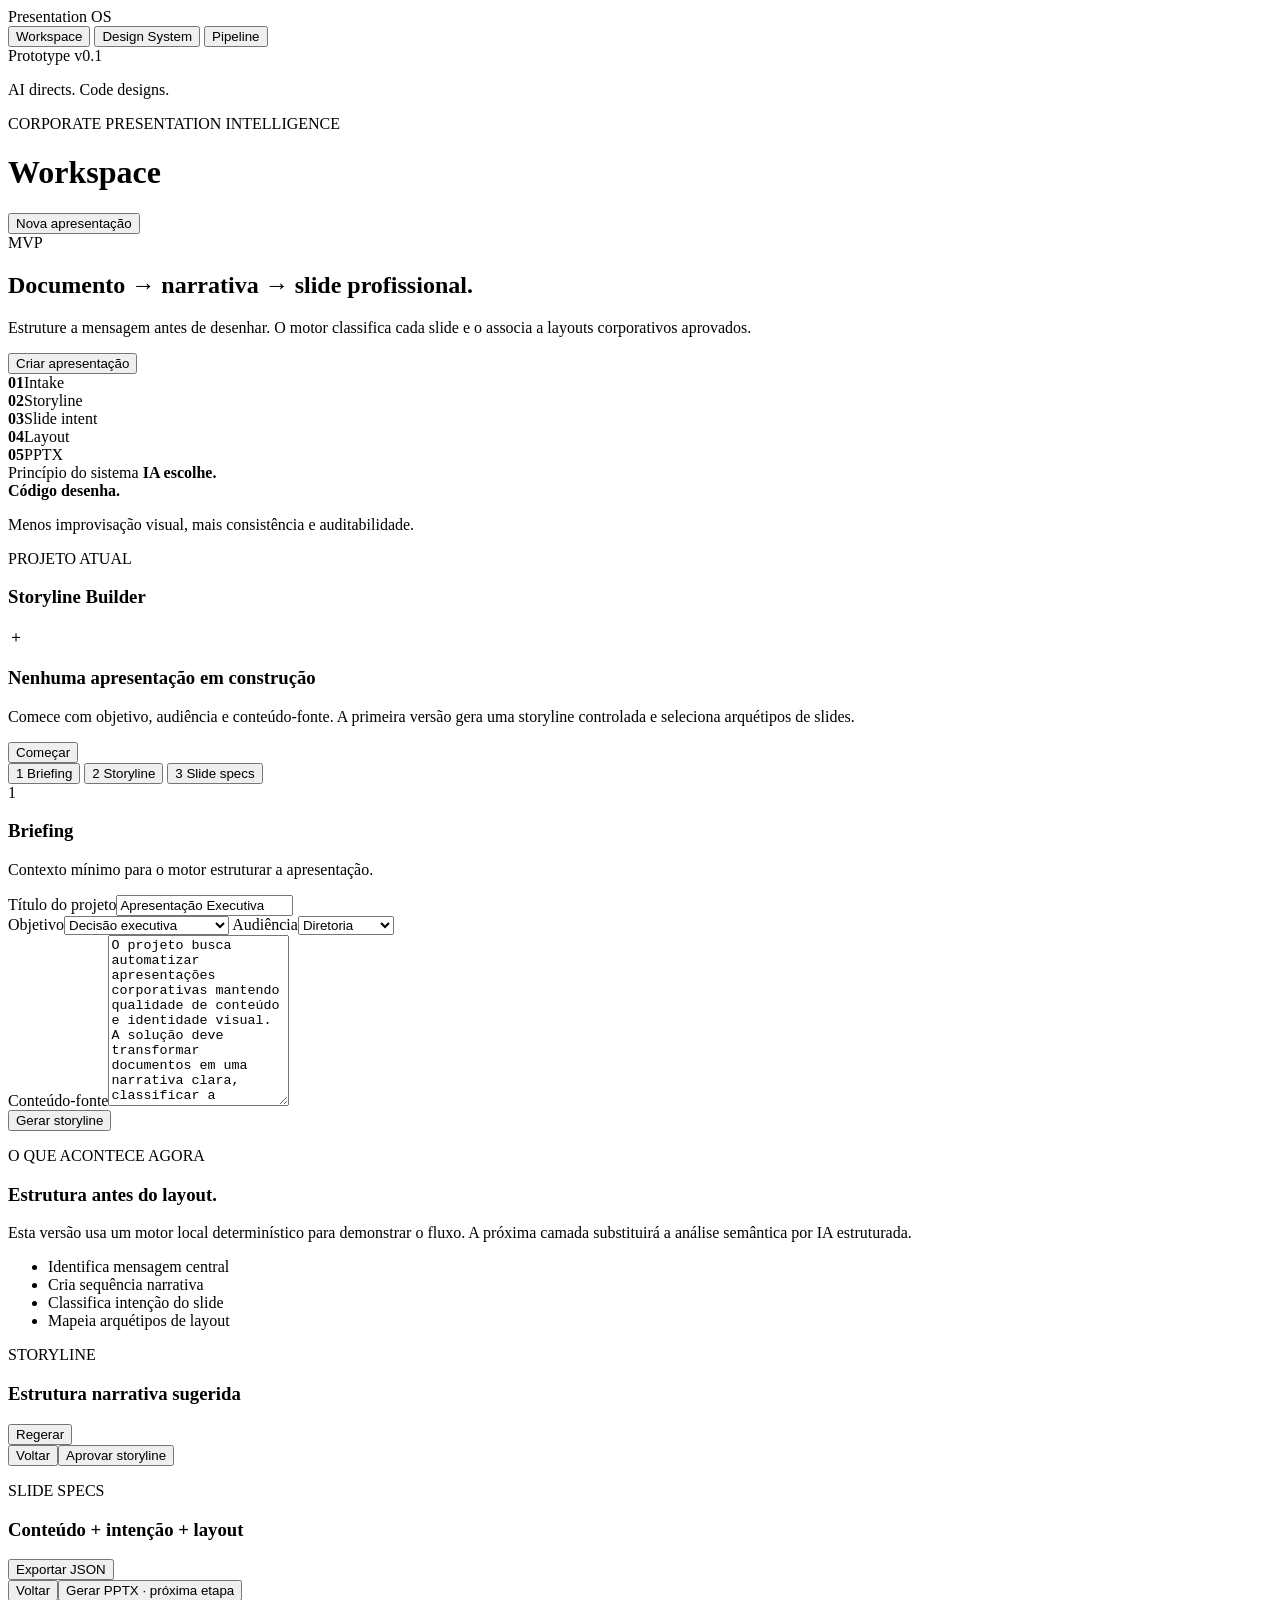
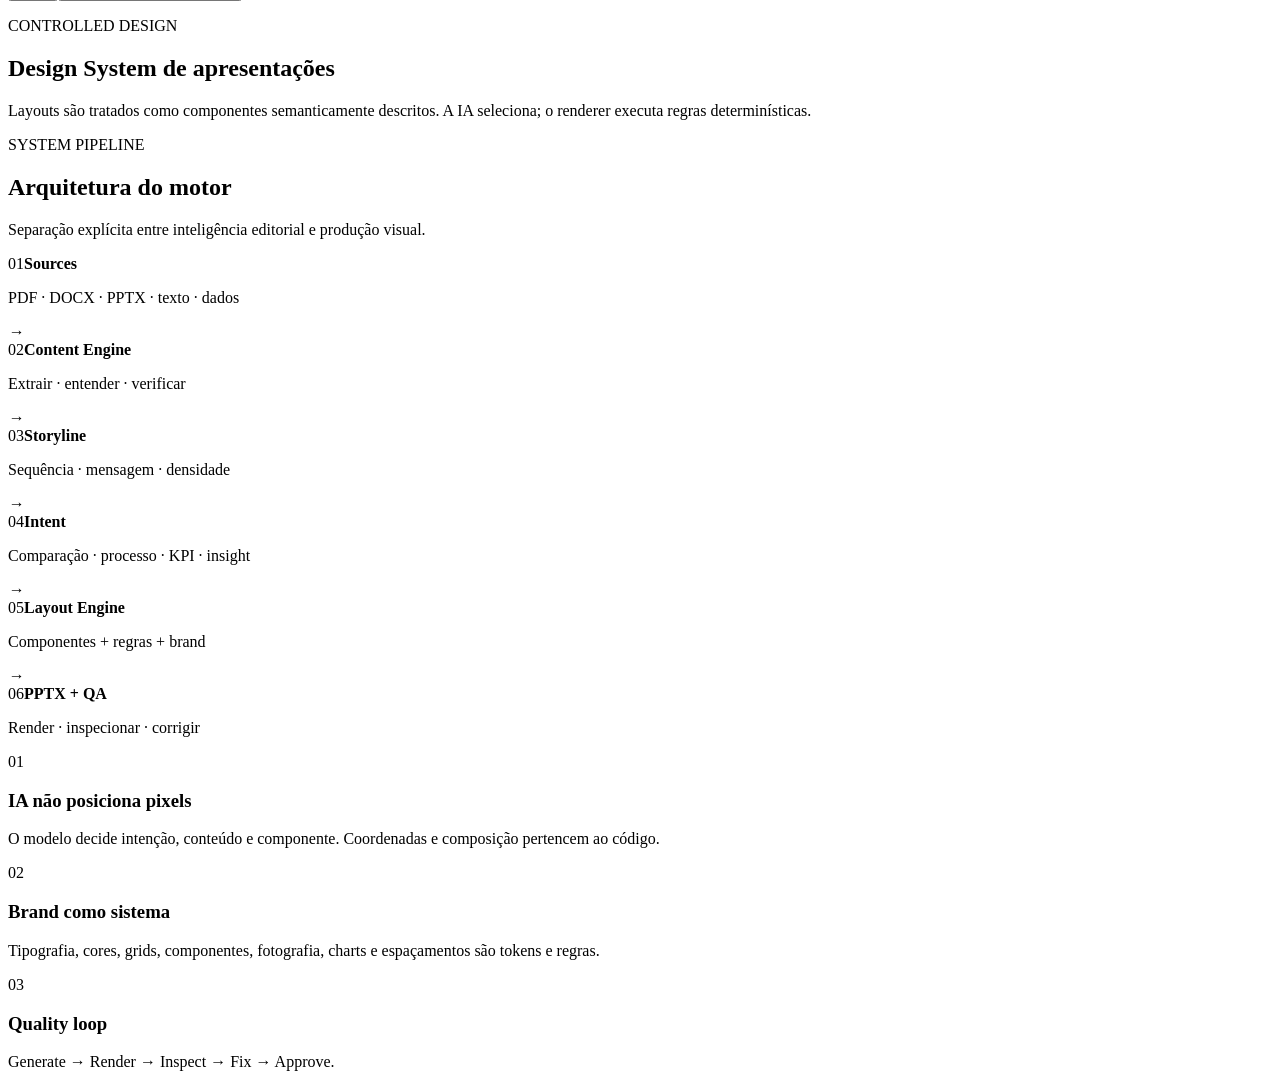
==== index.html @ 74f6d029 "Add web prototype" ====
<!doctype html>
<html lang="pt-BR">
<head>
  <meta charset="UTF-8" />
  <meta name="viewport" content="width=device-width, initial-scale=1.0" />
  <title>Presentation OS</title>
  <meta name="description" content="Corporate presentation intelligence and design system" />
  <link rel="preconnect" href="https://fonts.googleapis.com">
  <link rel="preconnect" href="https://fonts.gstatic.com" crossorigin>
  <link href="https://fonts.googleapis.com/css2?family=Inter:wght@400;500;600;700&family=Manrope:wght@600;700&display=swap" rel="stylesheet">
  <link rel="stylesheet" href="src/styles.css" />
</head>
<body>
  <div class="app-shell">
    <aside class="sidebar">
      <div class="brand-mark"><span class="brand-dot"></span><span>Presentation OS</span></div>
      <nav>
        <button class="nav-item active" data-view="workspace">Workspace</button>
        <button class="nav-item" data-view="design-system">Design System</button>
        <button class="nav-item" data-view="architecture">Pipeline</button>
      </nav>
      <div class="sidebar-bottom">
        <div class="status-pill"><span></span> Prototype v0.1</div>
        <p>AI directs. Code designs.</p>
      </div>
    </aside>

    <main class="main">
      <header class="topbar">
        <div>
          <p class="eyebrow">CORPORATE PRESENTATION INTELLIGENCE</p>
          <h1 id="view-title">Workspace</h1>
        </div>
        <button id="new-project-top" class="btn secondary">Nova apresentação</button>
      </header>

      <section id="workspace" class="view active">
        <div class="hero-grid">
          <article class="hero-card">
            <div class="hero-copy">
              <span class="badge">MVP</span>
              <h2>Documento → narrativa → slide profissional.</h2>
              <p>Estruture a mensagem antes de desenhar. O motor classifica cada slide e o associa a layouts corporativos aprovados.</p>
              <button id="start-btn" class="btn primary">Criar apresentação</button>
            </div>
            <div class="mini-pipeline">
              <div><strong>01</strong><span>Intake</span></div>
              <div><strong>02</strong><span>Storyline</span></div>
              <div><strong>03</strong><span>Slide intent</span></div>
              <div><strong>04</strong><span>Layout</span></div>
              <div><strong>05</strong><span>PPTX</span></div>
            </div>
          </article>

          <article class="metric-card">
            <span class="metric-label">Princípio do sistema</span>
            <strong>IA escolhe.<br/>Código desenha.</strong>
            <p>Menos improvisação visual, mais consistência e auditabilidade.</p>
          </article>
        </div>

        <div class="section-heading">
          <div><p class="eyebrow">PROJETO ATUAL</p><h3>Storyline Builder</h3></div>
          <div class="progress"><span id="progress-fill"></span></div>
        </div>

        <div id="empty-state" class="empty-state">
          <div class="empty-icon">＋</div>
          <h3>Nenhuma apresentação em construção</h3>
          <p>Comece com objetivo, audiência e conteúdo-fonte. A primeira versão gera uma storyline controlada e seleciona arquétipos de slides.</p>
          <button id="empty-start" class="btn primary">Começar</button>
        </div>

        <div id="builder" class="builder hidden">
          <div class="stepper">
            <button class="step active" data-step="1"><span>1</span> Briefing</button>
            <button class="step" data-step="2"><span>2</span> Storyline</button>
            <button class="step" data-step="3"><span>3</span> Slide specs</button>
          </div>

          <section class="step-panel active" data-panel="1">
            <div class="panel-grid">
              <div class="form-card">
                <div class="form-heading"><span class="badge neutral">1</span><div><h3>Briefing</h3><p>Contexto mínimo para o motor estruturar a apresentação.</p></div></div>
                <label>Título do projeto<input id="project-title" value="Apresentação Executiva" /></label>
                <div class="two-col">
                  <label>Objetivo<select id="objective"><option>Decisão executiva</option><option>Apresentação comercial</option><option>Relatório de resultados</option><option>Treinamento</option></select></label>
                  <label>Audiência<select id="audience"><option>Diretoria</option><option>Cliente</option><option>Time interno</option><option>Conselho</option></select></label>
                </div>
                <label>Conteúdo-fonte<textarea id="source-content" rows="11" placeholder="Cole aqui anotações, transcrição, texto de documento ou briefing...">O projeto busca automatizar apresentações corporativas mantendo qualidade de conteúdo e identidade visual. A solução deve transformar documentos em uma narrativa clara, classificar a intenção de cada slide, selecionar layouts aprovados e produzir um PowerPoint editável. O foco é reduzir retrabalho, preservar consistência e permitir governança de marca.</textarea></label>
                <div class="actions"><button id="generate-storyline" class="btn primary">Gerar storyline</button></div>
              </div>
              <aside class="info-card">
                <p class="eyebrow">O QUE ACONTECE AGORA</p>
                <h3>Estrutura antes do layout.</h3>
                <p>Esta versão usa um motor local determinístico para demonstrar o fluxo. A próxima camada substituirá a análise semântica por IA estruturada.</p>
                <ul><li>Identifica mensagem central</li><li>Cria sequência narrativa</li><li>Classifica intenção do slide</li><li>Mapeia arquétipos de layout</li></ul>
              </aside>
            </div>
          </section>

          <section class="step-panel" data-panel="2">
            <div class="panel-title"><div><p class="eyebrow">STORYLINE</p><h3>Estrutura narrativa sugerida</h3></div><button id="regen-storyline" class="btn secondary">Regerar</button></div>
            <div id="storyline-list" class="storyline-list"></div>
            <div class="actions split"><button class="btn ghost" data-go="1">Voltar</button><button id="approve-storyline" class="btn primary">Aprovar storyline</button></div>
          </section>

          <section class="step-panel" data-panel="3">
            <div class="panel-title"><div><p class="eyebrow">SLIDE SPECS</p><h3>Conteúdo + intenção + layout</h3></div><button id="export-json" class="btn secondary">Exportar JSON</button></div>
            <div id="spec-list" class="spec-grid"></div>
            <div class="actions split"><button class="btn ghost" data-go="2">Voltar</button><button id="pptx-disabled" class="btn primary disabled" title="Renderer PPTX entra na próxima versão">Gerar PPTX · próxima etapa</button></div>
          </section>
        </div>
      </section>

      <section id="design-system" class="view">
        <div class="page-intro"><p class="eyebrow">CONTROLLED DESIGN</p><h2>Design System de apresentações</h2><p>Layouts são tratados como componentes semanticamente descritos. A IA seleciona; o renderer executa regras determinísticas.</p></div>
        <div id="layout-library" class="layout-grid"></div>
      </section>

      <section id="architecture" class="view">
        <div class="page-intro"><p class="eyebrow">SYSTEM PIPELINE</p><h2>Arquitetura do motor</h2><p>Separação explícita entre inteligência editorial e produção visual.</p></div>
        <div class="architecture-flow">
          <div class="arch-node"><span>01</span><strong>Sources</strong><p>PDF · DOCX · PPTX · texto · dados</p></div><i>→</i>
          <div class="arch-node"><span>02</span><strong>Content Engine</strong><p>Extrair · entender · verificar</p></div><i>→</i>
          <div class="arch-node"><span>03</span><strong>Storyline</strong><p>Sequência · mensagem · densidade</p></div><i>→</i>
          <div class="arch-node"><span>04</span><strong>Intent</strong><p>Comparação · processo · KPI · insight</p></div><i>→</i>
          <div class="arch-node"><span>05</span><strong>Layout Engine</strong><p>Componentes + regras + brand</p></div><i>→</i>
          <div class="arch-node"><span>06</span><strong>PPTX + QA</strong><p>Render · inspecionar · corrigir</p></div>
        </div>
        <div class="principles-grid">
          <article><span>01</span><h3>IA não posiciona pixels</h3><p>O modelo decide intenção, conteúdo e componente. Coordenadas e composição pertencem ao código.</p></article>
          <article><span>02</span><h3>Brand como sistema</h3><p>Tipografia, cores, grids, componentes, fotografia, charts e espaçamentos são tokens e regras.</p></article>
          <article><span>03</span><h3>Quality loop</h3><p>Generate → Render → Inspect → Fix → Approve.</p></article>
        </div>
      </section>
    </main>
  </div>
  <script src="src/app.js"></script>
</body>
</html>
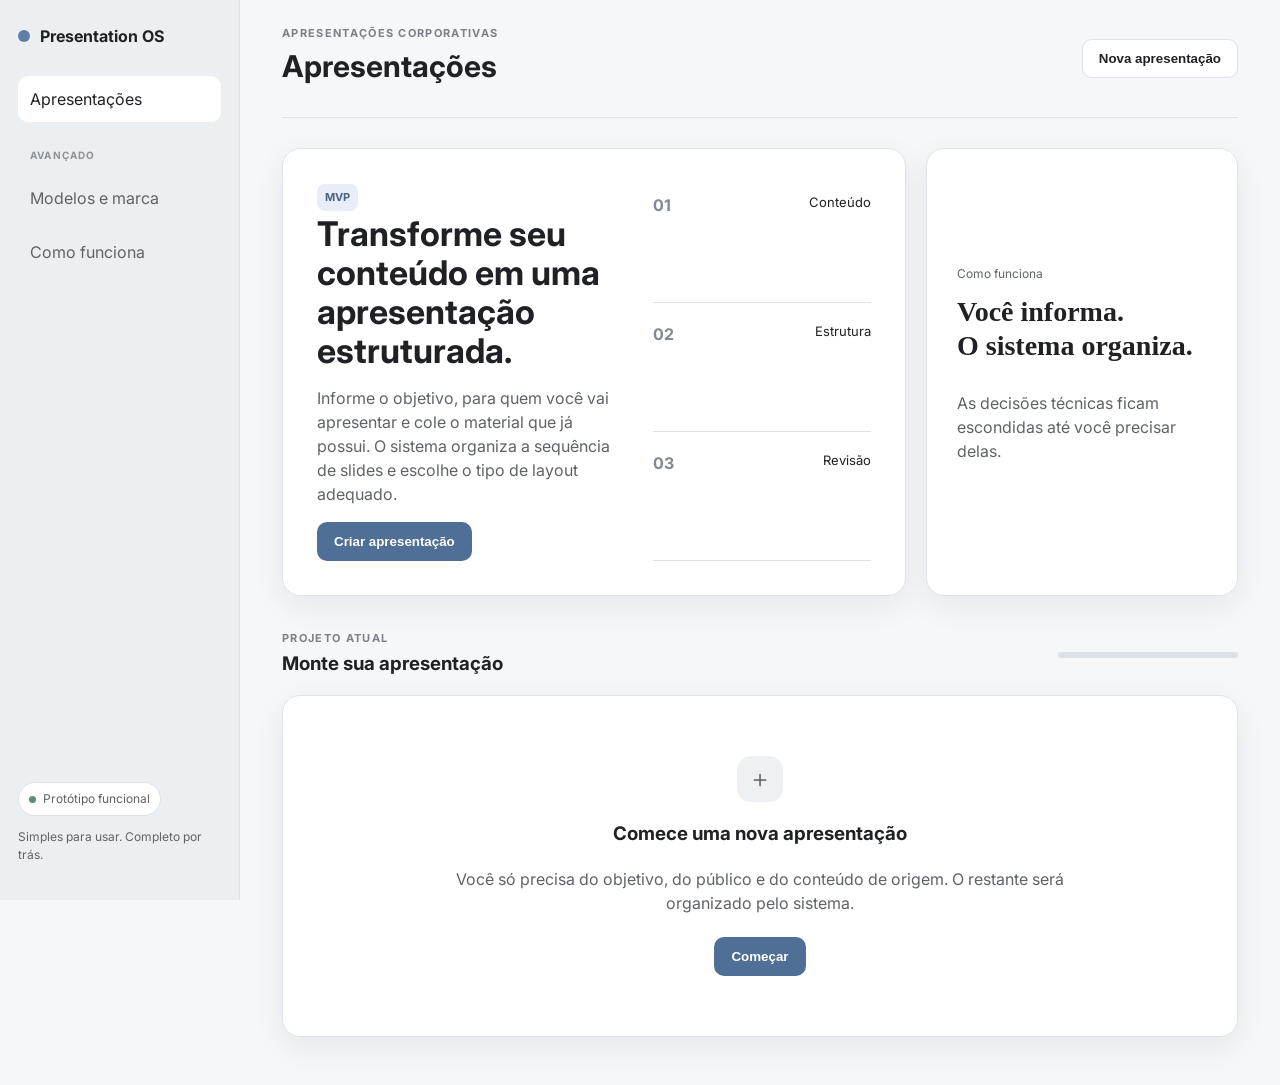
==== commit 3af94fd9: "Simplify UX while preserving advanced controls" ====
--- a/index.html
+++ b/index.html
@@ -4,33 +4,34 @@
   <meta charset="UTF-8" />
   <meta name="viewport" content="width=device-width, initial-scale=1.0" />
   <title>Presentation OS</title>
-  <meta name="description" content="Corporate presentation intelligence and design system" />
+  <meta name="description" content="Criação estruturada de apresentações corporativas" />
   <link rel="preconnect" href="https://fonts.googleapis.com">
   <link rel="preconnect" href="https://fonts.gstatic.com" crossorigin>
   <link href="https://fonts.googleapis.com/css2?family=Inter:wght@400;500;600;700&family=Manrope:wght@600;700&display=swap" rel="stylesheet">
   <link rel="stylesheet" href="src/styles.css" />
+  <style>
+    .nav-section{margin:18px 12px 4px;font-size:10px;font-weight:700;letter-spacing:.12em;color:#8a9298}.helper{font-size:12px;color:#70757a;margin-top:6px}.simple-flow{display:grid;gap:12px;margin:18px 0}.simple-flow div{padding:13px 0;border-bottom:1px solid var(--line)}.simple-flow b,.simple-flow span{display:block}.simple-flow span{font-size:12px;color:var(--muted);margin-top:3px}.advanced-details{margin-top:18px;border-top:1px solid var(--line);padding-top:15px;color:var(--muted);font-size:12px}.advanced-details summary{cursor:pointer;font-weight:600;color:var(--text)}.stepper{position:sticky;top:0;z-index:4;background:var(--bg);padding:10px 0}.form-card label{font-size:12px}.form-card label>span{font-weight:400;color:var(--muted)}.flow-note{margin:0 0 20px;padding:12px 14px;border-radius:12px;background:#eef3f8;color:#536579;font-size:12px}.future-action{opacity:.6}.page-intro{max-width:720px}
+  </style>
 </head>
 <body>
   <div class="app-shell">
     <aside class="sidebar">
       <div class="brand-mark"><span class="brand-dot"></span><span>Presentation OS</span></div>
       <nav>
-        <button class="nav-item active" data-view="workspace">Workspace</button>
-        <button class="nav-item" data-view="design-system">Design System</button>
-        <button class="nav-item" data-view="architecture">Pipeline</button>
+        <button class="nav-item active" data-view="workspace">Apresentações</button>
+        <p class="nav-section">AVANÇADO</p>
+        <button class="nav-item" data-view="design-system">Modelos e marca</button>
+        <button class="nav-item" data-view="architecture">Como funciona</button>
       </nav>
       <div class="sidebar-bottom">
-        <div class="status-pill"><span></span> Prototype v0.1</div>
-        <p>AI directs. Code designs.</p>
+        <div class="status-pill"><span></span> Protótipo funcional</div>
+        <p>Simples para usar. Completo por trás.</p>
       </div>
     </aside>
 
     <main class="main">
       <header class="topbar">
-        <div>
-          <p class="eyebrow">CORPORATE PRESENTATION INTELLIGENCE</p>
-          <h1 id="view-title">Workspace</h1>
-        </div>
+        <div><p class="eyebrow">APRESENTAÇÕES CORPORATIVAS</p><h1 id="view-title">Apresentações</h1></div>
         <button id="new-project-top" class="btn secondary">Nova apresentação</button>
       </header>
 
@@ -39,103 +40,104 @@
           <article class="hero-card">
             <div class="hero-copy">
               <span class="badge">MVP</span>
-              <h2>Documento → narrativa → slide profissional.</h2>
-              <p>Estruture a mensagem antes de desenhar. O motor classifica cada slide e o associa a layouts corporativos aprovados.</p>
+              <h2>Transforme seu conteúdo em uma apresentação estruturada.</h2>
+              <p>Informe o objetivo, para quem você vai apresentar e cole o material que já possui. O sistema organiza a sequência de slides e escolhe o tipo de layout adequado.</p>
               <button id="start-btn" class="btn primary">Criar apresentação</button>
             </div>
             <div class="mini-pipeline">
-              <div><strong>01</strong><span>Intake</span></div>
-              <div><strong>02</strong><span>Storyline</span></div>
-              <div><strong>03</strong><span>Slide intent</span></div>
-              <div><strong>04</strong><span>Layout</span></div>
-              <div><strong>05</strong><span>PPTX</span></div>
+              <div><strong>01</strong><span>Conteúdo</span></div>
+              <div><strong>02</strong><span>Estrutura</span></div>
+              <div><strong>03</strong><span>Revisão</span></div>
             </div>
           </article>
-
           <article class="metric-card">
-            <span class="metric-label">Princípio do sistema</span>
-            <strong>IA escolhe.<br/>Código desenha.</strong>
-            <p>Menos improvisação visual, mais consistência e auditabilidade.</p>
+            <span class="metric-label">Como funciona</span>
+            <strong>Você informa.<br/>O sistema organiza.</strong>
+            <p>As decisões técnicas ficam escondidas até você precisar delas.</p>
           </article>
         </div>
 
         <div class="section-heading">
-          <div><p class="eyebrow">PROJETO ATUAL</p><h3>Storyline Builder</h3></div>
+          <div><p class="eyebrow">PROJETO ATUAL</p><h3>Monte sua apresentação</h3></div>
           <div class="progress"><span id="progress-fill"></span></div>
         </div>
 
         <div id="empty-state" class="empty-state">
           <div class="empty-icon">＋</div>
-          <h3>Nenhuma apresentação em construção</h3>
-          <p>Comece com objetivo, audiência e conteúdo-fonte. A primeira versão gera uma storyline controlada e seleciona arquétipos de slides.</p>
+          <h3>Comece uma nova apresentação</h3>
+          <p>Você só precisa do objetivo, do público e do conteúdo de origem. O restante será organizado pelo sistema.</p>
           <button id="empty-start" class="btn primary">Começar</button>
         </div>
 
         <div id="builder" class="builder hidden">
           <div class="stepper">
-            <button class="step active" data-step="1"><span>1</span> Briefing</button>
-            <button class="step" data-step="2"><span>2</span> Storyline</button>
-            <button class="step" data-step="3"><span>3</span> Slide specs</button>
+            <button class="step active" data-step="1"><span>1</span> Conteúdo</button>
+            <button class="step" data-step="2"><span>2</span> Estrutura</button>
+            <button class="step" data-step="3"><span>3</span> Revisão</button>
           </div>
 
           <section class="step-panel active" data-panel="1">
             <div class="panel-grid">
               <div class="form-card">
-                <div class="form-heading"><span class="badge neutral">1</span><div><h3>Briefing</h3><p>Contexto mínimo para o motor estruturar a apresentação.</p></div></div>
-                <label>Título do projeto<input id="project-title" value="Apresentação Executiva" /></label>
+                <div class="form-heading"><span class="badge neutral">1</span><div><h3>O que você quer apresentar?</h3><p>Preencha apenas o essencial. Você poderá revisar tudo antes da etapa visual.</p></div></div>
+                <p class="flow-note">Não precisa organizar o texto antes. Cole anotações, transcrição, briefing ou trechos de documentos como estiverem.</p>
+                <label>Título da apresentação<input id="project-title" value="Apresentação Executiva" /></label>
                 <div class="two-col">
-                  <label>Objetivo<select id="objective"><option>Decisão executiva</option><option>Apresentação comercial</option><option>Relatório de resultados</option><option>Treinamento</option></select></label>
-                  <label>Audiência<select id="audience"><option>Diretoria</option><option>Cliente</option><option>Time interno</option><option>Conselho</option></select></label>
+                  <label>O que a apresentação precisa alcançar?<select id="objective"><option>Decisão executiva</option><option>Apresentação comercial</option><option>Relatório de resultados</option><option>Treinamento</option></select></label>
+                  <label>Quem vai assistir?<select id="audience"><option>Diretoria</option><option>Cliente</option><option>Time interno</option><option>Conselho</option></select></label>
                 </div>
-                <label>Conteúdo-fonte<textarea id="source-content" rows="11" placeholder="Cole aqui anotações, transcrição, texto de documento ou briefing...">O projeto busca automatizar apresentações corporativas mantendo qualidade de conteúdo e identidade visual. A solução deve transformar documentos em uma narrativa clara, classificar a intenção de cada slide, selecionar layouts aprovados e produzir um PowerPoint editável. O foco é reduzir retrabalho, preservar consistência e permitir governança de marca.</textarea></label>
-                <div class="actions"><button id="generate-storyline" class="btn primary">Gerar storyline</button></div>
+                <label>Conteúdo de origem<textarea id="source-content" rows="12" placeholder="Cole aqui suas anotações, transcrição, briefing ou texto do documento...">O projeto busca automatizar apresentações corporativas mantendo qualidade de conteúdo e identidade visual. A solução deve transformar documentos em uma narrativa clara, classificar a intenção de cada slide, selecionar layouts aprovados e produzir um PowerPoint editável. O foco é reduzir retrabalho, preservar consistência e permitir governança de marca.</textarea></label>
+                <div class="actions"><button id="generate-storyline" class="btn primary">Criar estrutura da apresentação</button></div>
               </div>
               <aside class="info-card">
-                <p class="eyebrow">O QUE ACONTECE AGORA</p>
-                <h3>Estrutura antes do layout.</h3>
-                <p>Esta versão usa um motor local determinístico para demonstrar o fluxo. A próxima camada substituirá a análise semântica por IA estruturada.</p>
-                <ul><li>Identifica mensagem central</li><li>Cria sequência narrativa</li><li>Classifica intenção do slide</li><li>Mapeia arquétipos de layout</li></ul>
+                <p class="eyebrow">3 PASSOS</p><h3>Do conteúdo à apresentação.</h3>
+                <div class="simple-flow">
+                  <div><b>1. Conteúdo</b><span>Você fornece contexto e material.</span></div>
+                  <div><b>2. Estrutura</b><span>O sistema propõe a sequência dos slides.</span></div>
+                  <div><b>3. Revisão</b><span>Você confere os layouts antes da produção.</span></div>
+                </div>
+                <details class="advanced-details"><summary>O que acontece por trás?</summary><p>O sistema identifica a função de cada slide e associa um modelo do Design System. Essas decisões continuam disponíveis nas áreas avançadas.</p></details>
               </aside>
             </div>
           </section>
 
           <section class="step-panel" data-panel="2">
-            <div class="panel-title"><div><p class="eyebrow">STORYLINE</p><h3>Estrutura narrativa sugerida</h3></div><button id="regen-storyline" class="btn secondary">Regerar</button></div>
+            <div class="panel-title"><div><p class="eyebrow">ESTRUTURA</p><h3>Confira a sequência sugerida</h3><p class="helper">Veja se a história faz sentido antes de entrar na parte visual.</p></div><button id="regen-storyline" class="btn secondary">Gerar outra sugestão</button></div>
             <div id="storyline-list" class="storyline-list"></div>
-            <div class="actions split"><button class="btn ghost" data-go="1">Voltar</button><button id="approve-storyline" class="btn primary">Aprovar storyline</button></div>
+            <div class="actions split"><button class="btn ghost" data-go="1">Voltar e ajustar conteúdo</button><button id="approve-storyline" class="btn primary">Usar esta estrutura</button></div>
           </section>
 
           <section class="step-panel" data-panel="3">
-            <div class="panel-title"><div><p class="eyebrow">SLIDE SPECS</p><h3>Conteúdo + intenção + layout</h3></div><button id="export-json" class="btn secondary">Exportar JSON</button></div>
+            <div class="panel-title"><div><p class="eyebrow">REVISÃO</p><h3>Estrutura pronta para produção</h3><p class="helper">Cada slide já tem uma função e um modelo de layout associado.</p></div></div>
             <div id="spec-list" class="spec-grid"></div>
-            <div class="actions split"><button class="btn ghost" data-go="2">Voltar</button><button id="pptx-disabled" class="btn primary disabled" title="Renderer PPTX entra na próxima versão">Gerar PPTX · próxima etapa</button></div>
+            <div class="actions split"><button class="btn ghost" data-go="2">Voltar para estrutura</button><button id="pptx-disabled" class="btn primary disabled future-action" title="Em desenvolvimento">Gerar PowerPoint · próxima etapa</button></div>
           </section>
         </div>
       </section>
 
       <section id="design-system" class="view">
-        <div class="page-intro"><p class="eyebrow">CONTROLLED DESIGN</p><h2>Design System de apresentações</h2><p>Layouts são tratados como componentes semanticamente descritos. A IA seleciona; o renderer executa regras determinísticas.</p></div>
+        <div class="page-intro"><p class="eyebrow">ÁREA AVANÇADA</p><h2>Modelos e identidade visual</h2><p>Aqui ficam os modelos de slide usados pelo sistema. No produto final, esta área também reunirá cores, tipografia, logos e regras de marca da empresa.</p></div>
         <div id="layout-library" class="layout-grid"></div>
       </section>
 
       <section id="architecture" class="view">
-        <div class="page-intro"><p class="eyebrow">SYSTEM PIPELINE</p><h2>Arquitetura do motor</h2><p>Separação explícita entre inteligência editorial e produção visual.</p></div>
+        <div class="page-intro"><p class="eyebrow">ÁREA AVANÇADA</p><h2>Como o sistema funciona</h2><p>Esta visualização explica o motor por trás da experiência. O usuário comum não precisa passar por esta tela.</p></div>
         <div class="architecture-flow">
-          <div class="arch-node"><span>01</span><strong>Sources</strong><p>PDF · DOCX · PPTX · texto · dados</p></div><i>→</i>
-          <div class="arch-node"><span>02</span><strong>Content Engine</strong><p>Extrair · entender · verificar</p></div><i>→</i>
-          <div class="arch-node"><span>03</span><strong>Storyline</strong><p>Sequência · mensagem · densidade</p></div><i>→</i>
-          <div class="arch-node"><span>04</span><strong>Intent</strong><p>Comparação · processo · KPI · insight</p></div><i>→</i>
-          <div class="arch-node"><span>05</span><strong>Layout Engine</strong><p>Componentes + regras + brand</p></div><i>→</i>
-          <div class="arch-node"><span>06</span><strong>PPTX + QA</strong><p>Render · inspecionar · corrigir</p></div>
+          <div class="arch-node"><span>01</span><strong>Fontes</strong><p>PDF · DOCX · PPTX · texto · dados</p></div><i>→</i>
+          <div class="arch-node"><span>02</span><strong>Entendimento</strong><p>Extrair · interpretar · priorizar</p></div><i>→</i>
+          <div class="arch-node"><span>03</span><strong>Estrutura</strong><p>Sequência · mensagem · densidade</p></div><i>→</i>
+          <div class="arch-node"><span>04</span><strong>Tipo de slide</strong><p>Comparação · processo · KPI · insight</p></div><i>→</i>
+          <div class="arch-node"><span>05</span><strong>Design</strong><p>Modelos + regras + marca</p></div><i>→</i>
+          <div class="arch-node"><span>06</span><strong>PowerPoint</strong><p>Gerar · revisar · corrigir</p></div>
         </div>
         <div class="principles-grid">
-          <article><span>01</span><h3>IA não posiciona pixels</h3><p>O modelo decide intenção, conteúdo e componente. Coordenadas e composição pertencem ao código.</p></article>
-          <article><span>02</span><h3>Brand como sistema</h3><p>Tipografia, cores, grids, componentes, fotografia, charts e espaçamentos são tokens e regras.</p></article>
-          <article><span>03</span><h3>Quality loop</h3><p>Generate → Render → Inspect → Fix → Approve.</p></article>
+          <article><span>01</span><h3>Decisões simples para o usuário</h3><p>O sistema pede apenas informações que realmente mudam o resultado.</p></article>
+          <article><span>02</span><h3>Complexidade sob demanda</h3><p>Controles técnicos e de marca existem, mas aparecem apenas quando necessários.</p></article>
+          <article><span>03</span><h3>Resultado sempre revisável</h3><p>Nenhuma etapa importante deve virar uma caixa-preta impossível de ajustar.</p></article>
         </div>
       </section>
     </main>
   </div>
   <script src="src/app.js"></script>
 </body>
-</html>
+</html>
--- a/src/styles.css
+++ b/src/styles.css
@@ -0,0 +1 @@
+:root{--bg:#f6f7f9;--surface:#fff;--surface2:#eef1f4;--text:#202124;--muted:#5f6368;--line:#dfe3e7;--blue:#5f7ea6;--blue2:#e7eef7;--green:#5f8b78;--shadow:0 10px 30px rgba(32,33,36,.07);--r:18px}*{box-sizing:border-box}body{margin:0;font-family:Inter,Arial,sans-serif;background:var(--bg);color:var(--text);line-height:1.5}.app-shell{min-height:100vh;display:grid;grid-template-columns:240px 1fr}.sidebar{background:#eceff1;border-right:1px solid var(--line);padding:24px 18px;display:flex;flex-direction:column;gap:28px;position:sticky;top:0;height:100vh}.brand-mark{display:flex;align-items:center;gap:10px;font-weight:700}.brand-dot{width:12px;height:12px;border-radius:50%;background:var(--blue)}nav{display:grid;gap:8px}.nav-item{border:0;background:transparent;text-align:left;padding:11px 12px;border-radius:10px;color:var(--muted);cursor:pointer;font:inherit}.nav-item.active,.nav-item:hover{background:var(--surface);color:var(--text)}.sidebar-bottom{margin-top:auto;color:var(--muted);font-size:12px}.status-pill{display:inline-flex;align-items:center;gap:7px;background:var(--surface);padding:7px 10px;border:1px solid var(--line);border-radius:999px}.status-pill span{width:7px;height:7px;border-radius:50%;background:var(--green)}.main{padding:0 42px 48px;min-width:0}.topbar{height:118px;display:flex;align-items:center;justify-content:space-between;border-bottom:1px solid var(--line);margin-bottom:30px}.topbar h1,.page-intro h2,.hero-copy h2{font-family:Manrope,Inter,sans-serif;margin:.2rem 0}.topbar h1{font-size:30px}.eyebrow{font-size:11px;letter-spacing:.12em;font-weight:700;color:#7b8187;margin:0}.btn{border:1px solid transparent;border-radius:10px;padding:11px 16px;font-weight:600;cursor:pointer}.btn.primary{background:#4f6f96;color:#fff}.btn.secondary{background:var(--surface);border-color:var(--line);color:var(--text)}.btn.ghost{background:transparent;border-color:var(--line)}.btn.disabled{opacity:.45;cursor:not-allowed}.view{display:none}.view.active{display:block}.hero-grid{display:grid;grid-template-columns:2fr 1fr;gap:20px}.hero-card,.metric-card,.form-card,.info-card,.empty-state,.principles-grid article,.arch-node,.spec-card,.layout-card{background:var(--surface);border:1px solid var(--line);border-radius:var(--r);box-shadow:var(--shadow)}.hero-card{padding:34px;display:grid;grid-template-columns:1.4fr 1fr;gap:30px}.hero-copy h2{font-size:34px;line-height:1.15;max-width:620px}.hero-copy p,.metric-card p,.page-intro p,.info-card p,.arch-node p,.principles-grid p,.layout-card p{color:var(--muted)}.badge{display:inline-block;background:var(--blue2);color:#4a6382;padding:5px 8px;border-radius:8px;font-size:11px;font-weight:700}.badge.neutral{background:var(--surface2);color:var(--muted)}.mini-pipeline{display:grid;gap:9px}.mini-pipeline div{display:flex;justify-content:space-between;padding:10px 0;border-bottom:1px solid var(--line)}.mini-pipeline strong{color:#7f8992}.mini-pipeline span{font-size:13px}.metric-card{padding:30px;display:flex;flex-direction:column;justify-content:center}.metric-card strong{font-family:Manrope;font-size:28px;line-height:1.2;margin:12px 0}.metric-label{color:var(--muted);font-size:12px}.section-heading,.panel-title,.actions.split{display:flex;justify-content:space-between;align-items:center}.section-heading{margin:34px 0 14px}.section-heading h3,.panel-title h3{margin:3px 0}.progress{width:180px;height:6px;background:#dde2e6;border-radius:99px;overflow:hidden}.progress span{display:block;height:100%;width:0;background:var(--blue);transition:.25s}.empty-state{text-align:center;padding:60px 24px}.empty-state p{max-width:620px;margin:8px auto 22px;color:var(--muted)}.empty-icon{width:46px;height:46px;margin:0 auto 14px;border-radius:14px;background:var(--surface2);display:grid;place-items:center;font-size:24px;color:var(--muted)}.hidden{display:none!important}.builder{display:grid;gap:20px}.stepper{display:flex;gap:8px;flex-wrap:wrap}.step{border:1px solid var(--line);background:var(--surface);padding:9px 12px;border-radius:10px;color:var(--muted);cursor:pointer}.step span{display:inline-grid;place-items:center;width:22px;height:22px;border-radius:50%;background:var(--surface2);margin-right:7px}.step.active{color:var(--text);border-color:#aebdcc}.step.active span{background:var(--blue);color:white}.step-panel{display:none}.step-panel.active{display:block}.panel-grid{display:grid;grid-template-columns:minmax(0,1.7fr) minmax(260px,.8fr);gap:20px}.form-card,.info-card{padding:26px}.form-heading{display:flex;gap:12px;align-items:flex-start;margin-bottom:18px}.form-heading h3,.form-heading p{margin:0}.form-heading p{color:var(--muted);font-size:13px}.form-card label{display:grid;gap:7px;font-size:13px;font-weight:600;margin-bottom:15px}.two-col{display:grid;grid-template-columns:1fr 1fr;gap:14px}input,select,textarea{width:100%;padding:12px 13px;border:1px solid var(--line);border-radius:10px;background:#fbfcfd;color:var(--text);font:inherit}textarea{resize:vertical;line-height:1.55}.actions{margin-top:18px}.info-card ul{padding-left:18px;color:var(--muted)}.storyline-list{display:grid;gap:12px;margin-top:16px}.story-item{display:grid;grid-template-columns:42px 1fr auto;gap:14px;align-items:start;padding:16px 18px;background:var(--surface);border:1px solid var(--line);border-radius:14px}.story-num{width:34px;height:34px;border-radius:10px;background:var(--surface2);display:grid;place-items:center;font-size:12px;font-weight:700}.story-item h4{margin:0 0 4px}.story-item p{margin:0;color:var(--muted);font-size:13px}.intent-tag{background:var(--blue2);color:#526a88;border-radius:999px;padding:6px 9px;font-size:11px}.spec-grid,.layout-grid{display:grid;grid-template-columns:repeat(3,minmax(0,1fr));gap:16px;margin-top:18px}.spec-card,.layout-card{padding:18px}.spec-card h4,.layout-card h3{margin:8px 0}.spec-card p{color:var(--muted);font-size:13px}.meta-row{display:flex;gap:8px;flex-wrap:wrap}.meta-chip{font-size:10px;background:var(--surface2);padding:5px 7px;border-radius:7px;color:var(--muted)}.page-intro{max-width:820px;margin-bottom:28px}.page-intro h2{font-size:34px}.architecture-flow{display:grid;grid-template-columns:repeat(11,auto);align-items:center;gap:8px;overflow-x:auto;padding-bottom:10px}.arch-node{padding:18px;min-width:160px}.arch-node span{font-size:11px;color:#8a9298}.arch-node strong{display:block;margin:6px 0}.architecture-flow i{font-style:normal;color:#98a0a7}.principles-grid{display:grid;grid-template-columns:repeat(3,1fr);gap:16px;margin-top:22px}.principles-grid article{padding:22px}.principles-grid span{font-size:12px;color:#8a9298}.principles-grid h3{margin:8px 0}.layout-preview{height:110px;border-radius:11px;background:linear-gradient(135deg,#edf1f5,#dfe6ec);border:1px solid #d5dce2;position:relative;overflow:hidden}.layout-preview:before{content:'';position:absolute;left:12px;top:14px;width:45%;height:8px;border-radius:8px;background:#8091a3}.layout-preview:after{content:'';position:absolute;left:12px;right:12px;bottom:14px;height:46px;border-radius:8px;background:#fff9}.layout-card .intent-tag{display:inline-block;margin-top:8px}@media(max-width:1050px){.app-shell{grid-template-columns:200px 1fr}.main{padding:0 24px 40px}.hero-grid,.panel-grid{grid-template-columns:1fr}.spec-grid,.layout-grid{grid-template-columns:repeat(2,1fr)}}@media(max-width:760px){.app-shell{display:block}.sidebar{position:static;height:auto;border-right:0;border-bottom:1px solid var(--line)}.sidebar-bottom{display:none}.main{padding:0 16px 30px}.topbar{height:auto;padding:22px 0}.hero-card{grid-template-columns:1fr;padding:24px}.hero-copy h2{font-size:28px}.two-col,.spec-grid,.layout-grid,.principles-grid{grid-template-columns:1fr}.topbar .btn{display:none}}
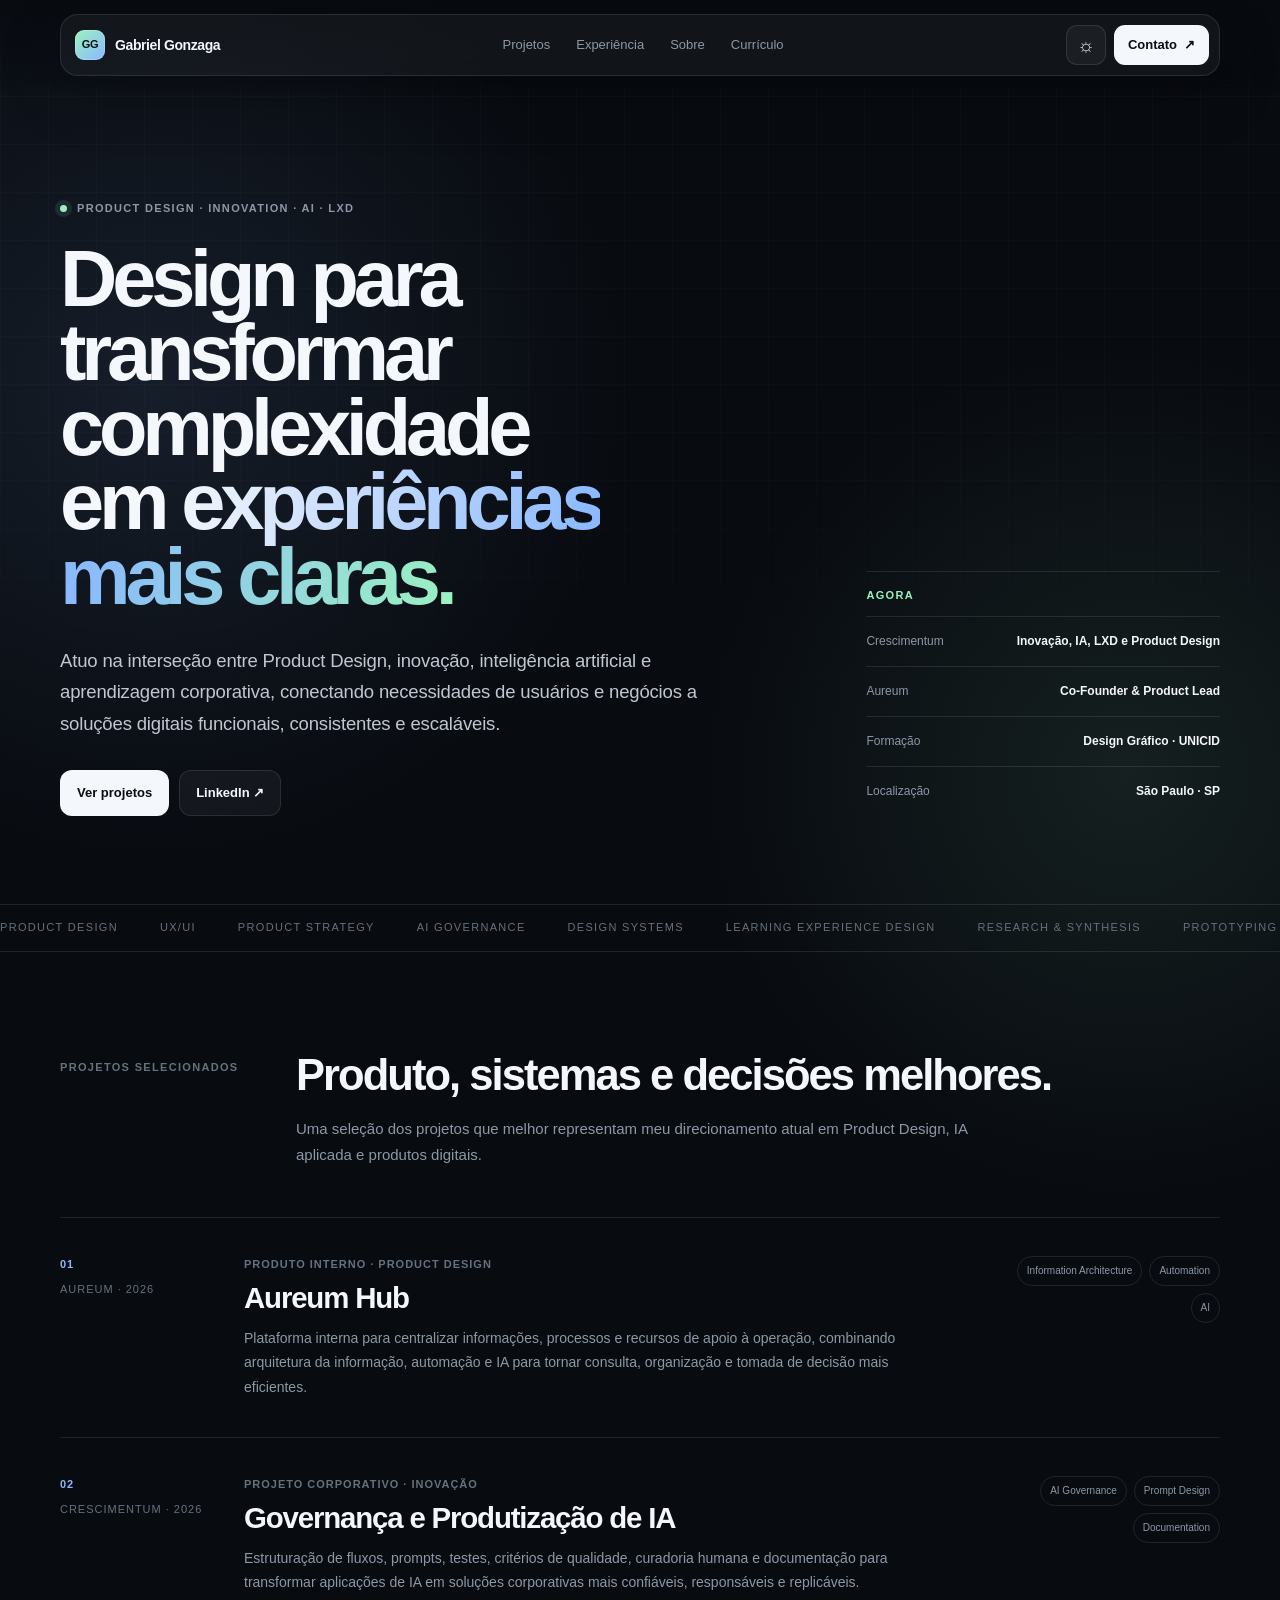
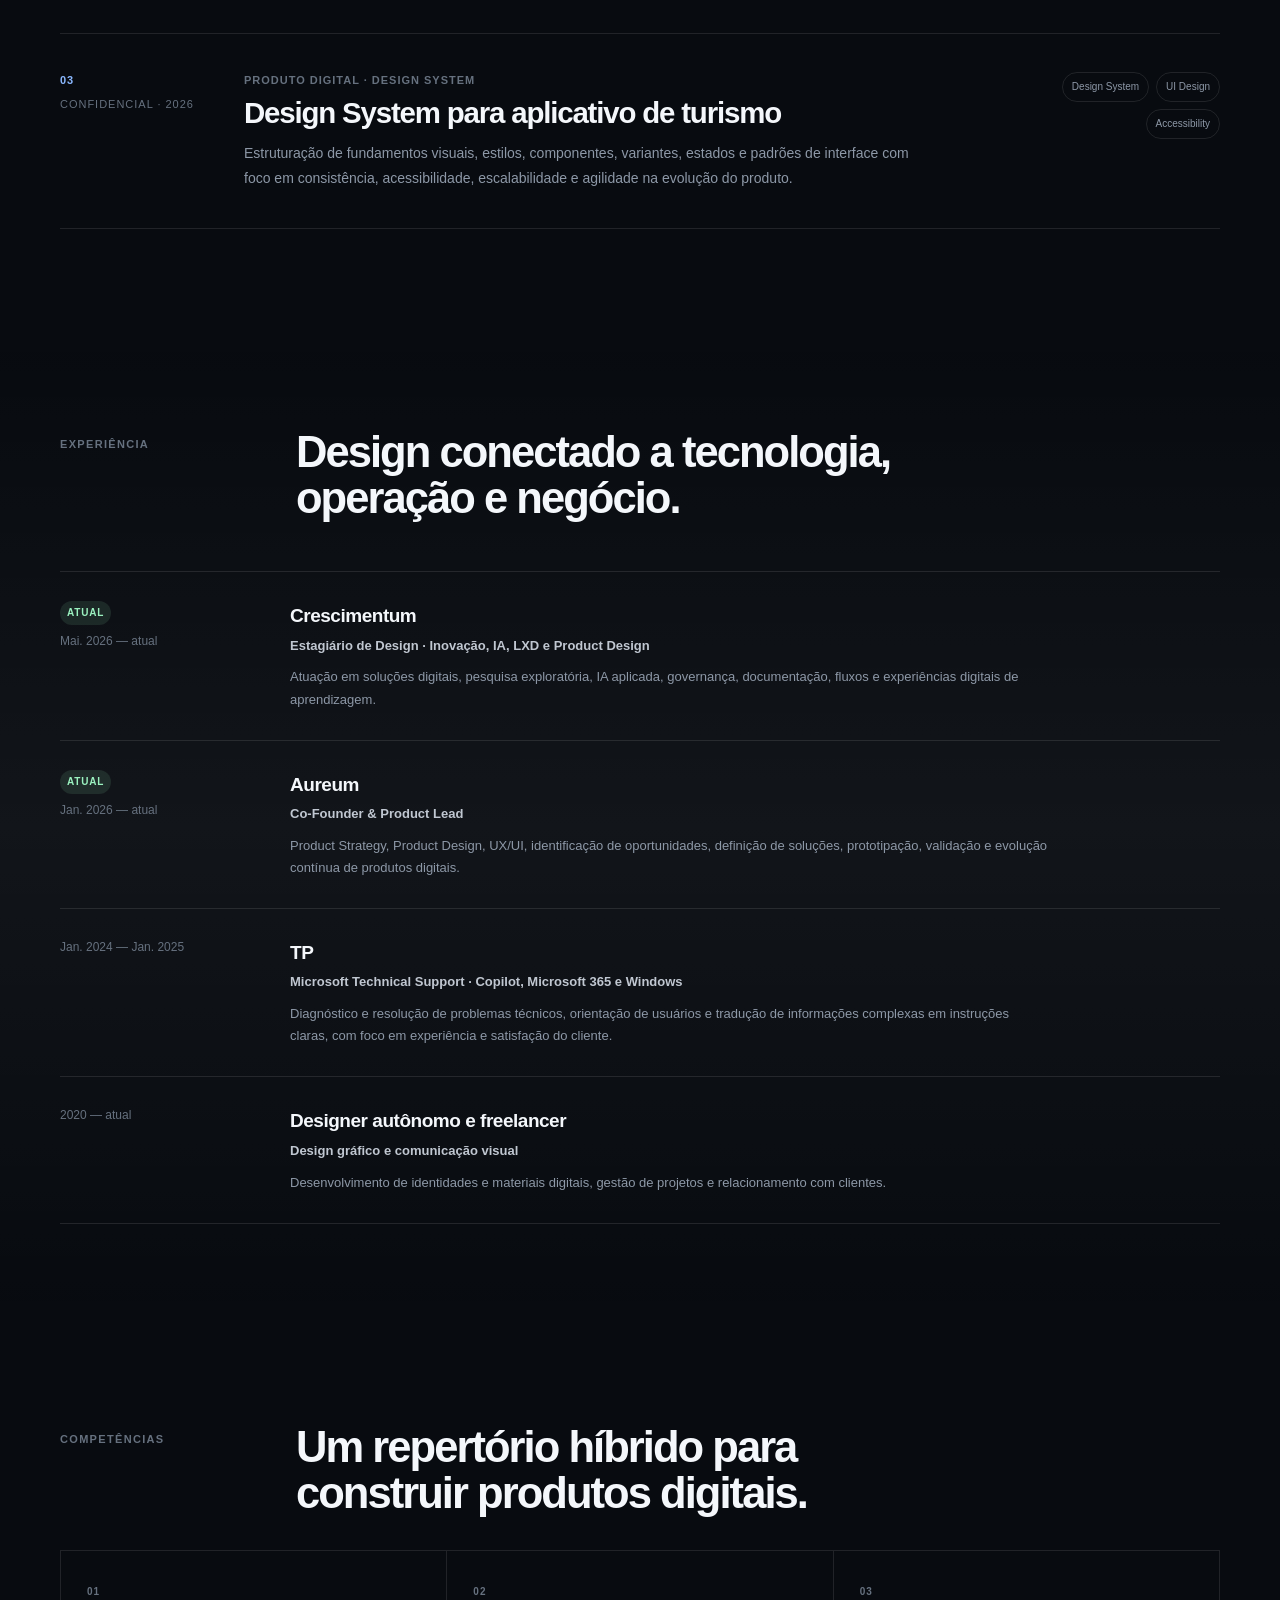
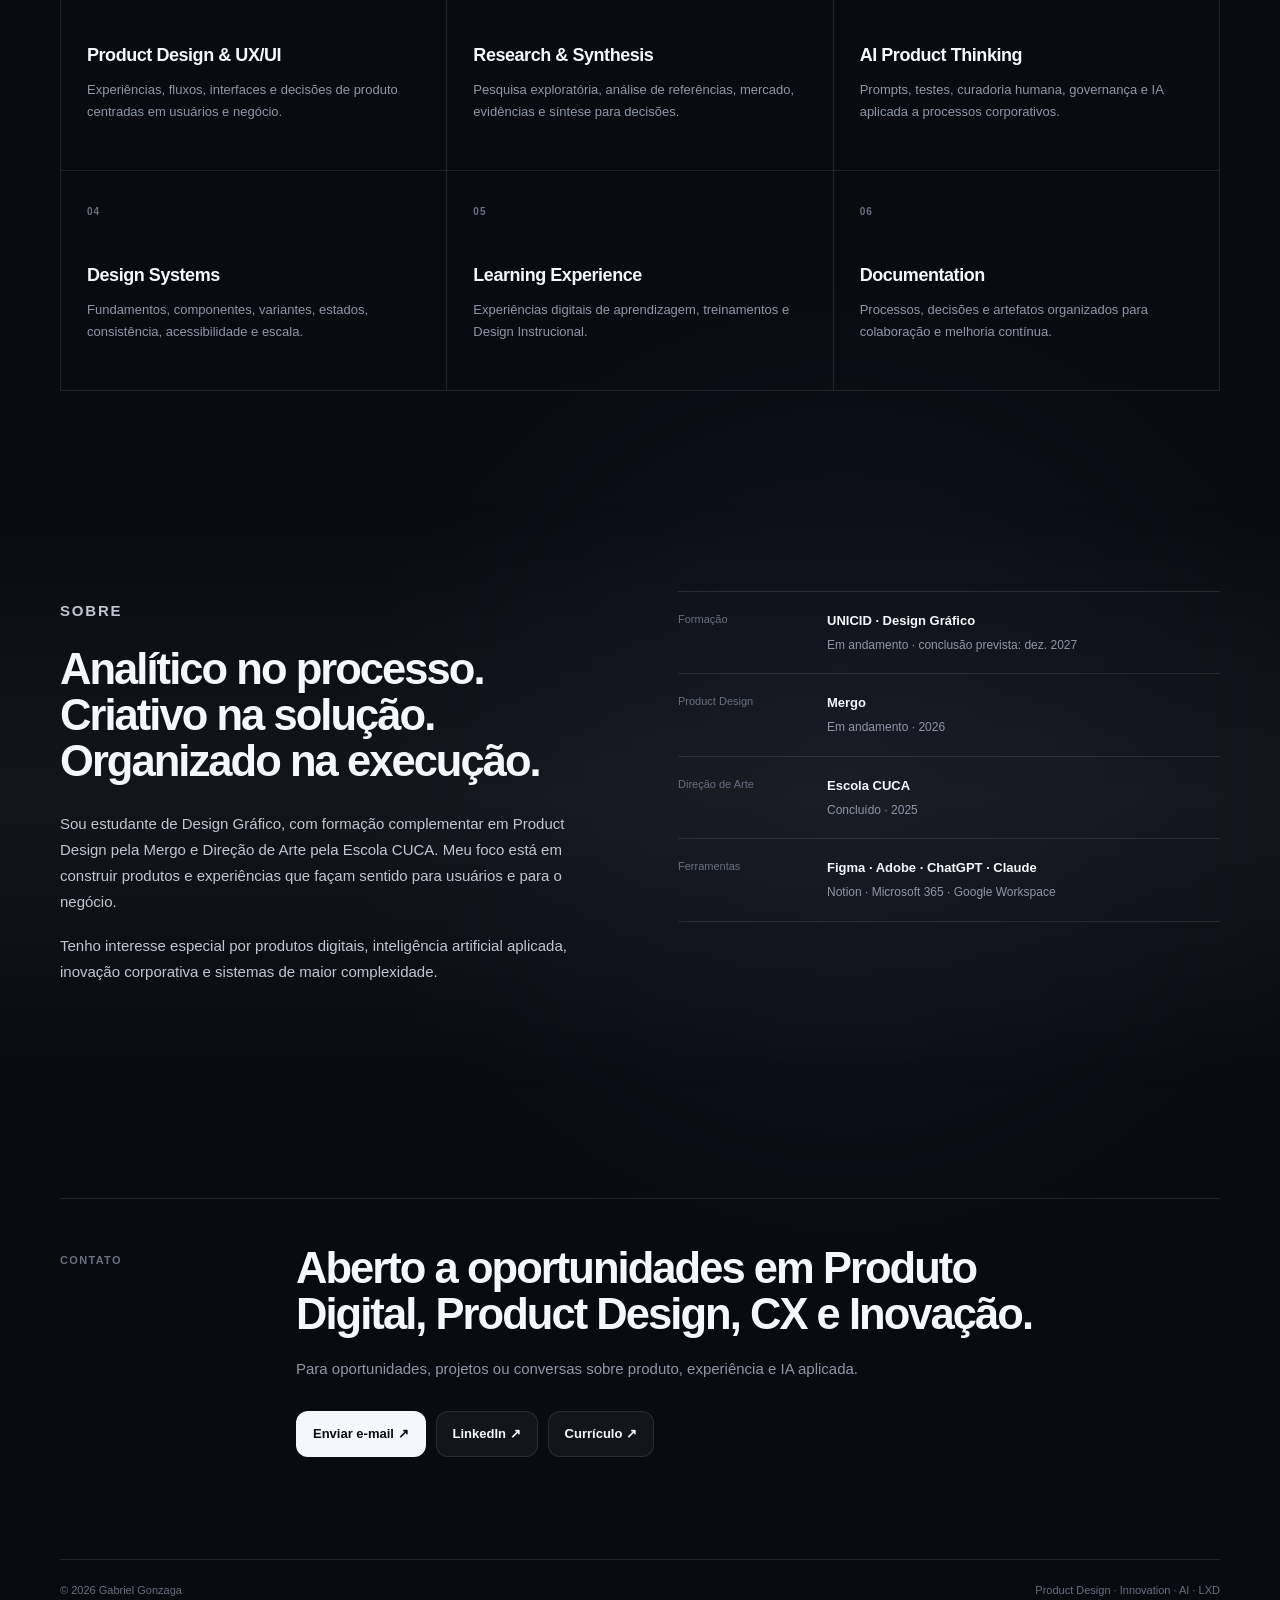
==== commit fa8f6d59: "Prepare portfolio root for Hostinger deployment" ====
--- a/index.html
+++ b/index.html
@@ -1,143 +1,235 @@
 <!doctype html>
-<html lang="pt-BR">
+<html lang="pt-BR" data-theme="dark">
 <head>
-  <meta charset="UTF-8" />
-  <meta name="viewport" content="width=device-width, initial-scale=1.0" />
-  <title>Presentation OS</title>
-  <meta name="description" content="Criação estruturada de apresentações corporativas" />
-  <link rel="preconnect" href="https://fonts.googleapis.com">
-  <link rel="preconnect" href="https://fonts.gstatic.com" crossorigin>
-  <link href="https://fonts.googleapis.com/css2?family=Inter:wght@400;500;600;700&family=Manrope:wght@600;700&display=swap" rel="stylesheet">
-  <link rel="stylesheet" href="src/styles.css" />
-  <style>
-    .nav-section{margin:18px 12px 4px;font-size:10px;font-weight:700;letter-spacing:.12em;color:#8a9298}.helper{font-size:12px;color:#70757a;margin-top:6px}.simple-flow{display:grid;gap:12px;margin:18px 0}.simple-flow div{padding:13px 0;border-bottom:1px solid var(--line)}.simple-flow b,.simple-flow span{display:block}.simple-flow span{font-size:12px;color:var(--muted);margin-top:3px}.advanced-details{margin-top:18px;border-top:1px solid var(--line);padding-top:15px;color:var(--muted);font-size:12px}.advanced-details summary{cursor:pointer;font-weight:600;color:var(--text)}.stepper{position:sticky;top:0;z-index:4;background:var(--bg);padding:10px 0}.form-card label{font-size:12px}.form-card label>span{font-weight:400;color:var(--muted)}.flow-note{margin:0 0 20px;padding:12px 14px;border-radius:12px;background:#eef3f8;color:#536579;font-size:12px}.future-action{opacity:.6}.page-intro{max-width:720px}
-  </style>
+  <meta charset="utf-8">
+  <meta name="viewport" content="width=device-width,initial-scale=1">
+  <meta name="description" content="Portfólio de Gabriel Gonzaga — Product Design, Inovação, Inteligência Artificial e LXD.">
+  <meta name="theme-color" content="#080b10">
+  <title>Gabriel Gonzaga — Product Designer</title>
+  <link rel="stylesheet" href="styles.css">
+  <script>
+    (() => {
+      const saved = localStorage.getItem('gg-theme');
+      const system = window.matchMedia && window.matchMedia('(prefers-color-scheme: light)').matches ? 'light' : 'dark';
+      document.documentElement.dataset.theme = saved || system;
+    })();
+  </script>
 </head>
 <body>
-  <div class="app-shell">
-    <aside class="sidebar">
-      <div class="brand-mark"><span class="brand-dot"></span><span>Presentation OS</span></div>
-      <nav>
-        <button class="nav-item active" data-view="workspace">Apresentações</button>
-        <p class="nav-section">AVANÇADO</p>
-        <button class="nav-item" data-view="design-system">Modelos e marca</button>
-        <button class="nav-item" data-view="architecture">Como funciona</button>
+  <a class="skip-link" href="#main">Ir para o conteúdo</a>
+
+  <header class="topbar">
+    <div class="shell nav-wrap">
+      <a class="brand" href="#top" aria-label="Ir para o início">
+        <span class="brand-mark" aria-hidden="true">GG</span>
+        <span class="brand-name">Gabriel Gonzaga</span>
+      </a>
+
+      <nav class="nav-links" aria-label="Navegação principal">
+        <a href="#work">Projetos</a>
+        <a href="#experience">Experiência</a>
+        <a href="#about">Sobre</a>
+        <a href="curriculo.html" target="_blank" rel="noopener noreferrer">Currículo</a>
       </nav>
-      <div class="sidebar-bottom">
-        <div class="status-pill"><span></span> Protótipo funcional</div>
-        <p>Simples para usar. Completo por trás.</p>
-      </div>
-    </aside>
-
-    <main class="main">
-      <header class="topbar">
-        <div><p class="eyebrow">APRESENTAÇÕES CORPORATIVAS</p><h1 id="view-title">Apresentações</h1></div>
-        <button id="new-project-top" class="btn secondary">Nova apresentação</button>
-      </header>
-
-      <section id="workspace" class="view active">
-        <div class="hero-grid">
-          <article class="hero-card">
-            <div class="hero-copy">
-              <span class="badge">MVP</span>
-              <h2>Transforme seu conteúdo em uma apresentação estruturada.</h2>
-              <p>Informe o objetivo, para quem você vai apresentar e cole o material que já possui. O sistema organiza a sequência de slides e escolhe o tipo de layout adequado.</p>
-              <button id="start-btn" class="btn primary">Criar apresentação</button>
-            </div>
-            <div class="mini-pipeline">
-              <div><strong>01</strong><span>Conteúdo</span></div>
-              <div><strong>02</strong><span>Estrutura</span></div>
-              <div><strong>03</strong><span>Revisão</span></div>
-            </div>
-          </article>
-          <article class="metric-card">
-            <span class="metric-label">Como funciona</span>
-            <strong>Você informa.<br/>O sistema organiza.</strong>
-            <p>As decisões técnicas ficam escondidas até você precisar delas.</p>
-          </article>
-        </div>
-
-        <div class="section-heading">
-          <div><p class="eyebrow">PROJETO ATUAL</p><h3>Monte sua apresentação</h3></div>
-          <div class="progress"><span id="progress-fill"></span></div>
-        </div>
-
-        <div id="empty-state" class="empty-state">
-          <div class="empty-icon">＋</div>
-          <h3>Comece uma nova apresentação</h3>
-          <p>Você só precisa do objetivo, do público e do conteúdo de origem. O restante será organizado pelo sistema.</p>
-          <button id="empty-start" class="btn primary">Começar</button>
-        </div>
-
-        <div id="builder" class="builder hidden">
-          <div class="stepper">
-            <button class="step active" data-step="1"><span>1</span> Conteúdo</button>
-            <button class="step" data-step="2"><span>2</span> Estrutura</button>
-            <button class="step" data-step="3"><span>3</span> Revisão</button>
-          </div>
-
-          <section class="step-panel active" data-panel="1">
-            <div class="panel-grid">
-              <div class="form-card">
-                <div class="form-heading"><span class="badge neutral">1</span><div><h3>O que você quer apresentar?</h3><p>Preencha apenas o essencial. Você poderá revisar tudo antes da etapa visual.</p></div></div>
-                <p class="flow-note">Não precisa organizar o texto antes. Cole anotações, transcrição, briefing ou trechos de documentos como estiverem.</p>
-                <label>Título da apresentação<input id="project-title" value="Apresentação Executiva" /></label>
-                <div class="two-col">
-                  <label>O que a apresentação precisa alcançar?<select id="objective"><option>Decisão executiva</option><option>Apresentação comercial</option><option>Relatório de resultados</option><option>Treinamento</option></select></label>
-                  <label>Quem vai assistir?<select id="audience"><option>Diretoria</option><option>Cliente</option><option>Time interno</option><option>Conselho</option></select></label>
-                </div>
-                <label>Conteúdo de origem<textarea id="source-content" rows="12" placeholder="Cole aqui suas anotações, transcrição, briefing ou texto do documento...">O projeto busca automatizar apresentações corporativas mantendo qualidade de conteúdo e identidade visual. A solução deve transformar documentos em uma narrativa clara, classificar a intenção de cada slide, selecionar layouts aprovados e produzir um PowerPoint editável. O foco é reduzir retrabalho, preservar consistência e permitir governança de marca.</textarea></label>
-                <div class="actions"><button id="generate-storyline" class="btn primary">Criar estrutura da apresentação</button></div>
-              </div>
-              <aside class="info-card">
-                <p class="eyebrow">3 PASSOS</p><h3>Do conteúdo à apresentação.</h3>
-                <div class="simple-flow">
-                  <div><b>1. Conteúdo</b><span>Você fornece contexto e material.</span></div>
-                  <div><b>2. Estrutura</b><span>O sistema propõe a sequência dos slides.</span></div>
-                  <div><b>3. Revisão</b><span>Você confere os layouts antes da produção.</span></div>
-                </div>
-                <details class="advanced-details"><summary>O que acontece por trás?</summary><p>O sistema identifica a função de cada slide e associa um modelo do Design System. Essas decisões continuam disponíveis nas áreas avançadas.</p></details>
-              </aside>
-            </div>
-          </section>
-
-          <section class="step-panel" data-panel="2">
-            <div class="panel-title"><div><p class="eyebrow">ESTRUTURA</p><h3>Confira a sequência sugerida</h3><p class="helper">Veja se a história faz sentido antes de entrar na parte visual.</p></div><button id="regen-storyline" class="btn secondary">Gerar outra sugestão</button></div>
-            <div id="storyline-list" class="storyline-list"></div>
-            <div class="actions split"><button class="btn ghost" data-go="1">Voltar e ajustar conteúdo</button><button id="approve-storyline" class="btn primary">Usar esta estrutura</button></div>
-          </section>
-
-          <section class="step-panel" data-panel="3">
-            <div class="panel-title"><div><p class="eyebrow">REVISÃO</p><h3>Estrutura pronta para produção</h3><p class="helper">Cada slide já tem uma função e um modelo de layout associado.</p></div></div>
-            <div id="spec-list" class="spec-grid"></div>
-            <div class="actions split"><button class="btn ghost" data-go="2">Voltar para estrutura</button><button id="pptx-disabled" class="btn primary disabled future-action" title="Em desenvolvimento">Gerar PowerPoint · próxima etapa</button></div>
-          </section>
-        </div>
-      </section>
-
-      <section id="design-system" class="view">
-        <div class="page-intro"><p class="eyebrow">ÁREA AVANÇADA</p><h2>Modelos e identidade visual</h2><p>Aqui ficam os modelos de slide usados pelo sistema. No produto final, esta área também reunirá cores, tipografia, logos e regras de marca da empresa.</p></div>
-        <div id="layout-library" class="layout-grid"></div>
-      </section>
-
-      <section id="architecture" class="view">
-        <div class="page-intro"><p class="eyebrow">ÁREA AVANÇADA</p><h2>Como o sistema funciona</h2><p>Esta visualização explica o motor por trás da experiência. O usuário comum não precisa passar por esta tela.</p></div>
-        <div class="architecture-flow">
-          <div class="arch-node"><span>01</span><strong>Fontes</strong><p>PDF · DOCX · PPTX · texto · dados</p></div><i>→</i>
-          <div class="arch-node"><span>02</span><strong>Entendimento</strong><p>Extrair · interpretar · priorizar</p></div><i>→</i>
-          <div class="arch-node"><span>03</span><strong>Estrutura</strong><p>Sequência · mensagem · densidade</p></div><i>→</i>
-          <div class="arch-node"><span>04</span><strong>Tipo de slide</strong><p>Comparação · processo · KPI · insight</p></div><i>→</i>
-          <div class="arch-node"><span>05</span><strong>Design</strong><p>Modelos + regras + marca</p></div><i>→</i>
-          <div class="arch-node"><span>06</span><strong>PowerPoint</strong><p>Gerar · revisar · corrigir</p></div>
-        </div>
-        <div class="principles-grid">
-          <article><span>01</span><h3>Decisões simples para o usuário</h3><p>O sistema pede apenas informações que realmente mudam o resultado.</p></article>
-          <article><span>02</span><h3>Complexidade sob demanda</h3><p>Controles técnicos e de marca existem, mas aparecem apenas quando necessários.</p></article>
-          <article><span>03</span><h3>Resultado sempre revisável</h3><p>Nenhuma etapa importante deve virar uma caixa-preta impossível de ajustar.</p></article>
-        </div>
-      </section>
-    </main>
-  </div>
-  <script src="src/app.js"></script>
+
+      <div class="nav-actions">
+        <button class="theme-toggle" id="themeToggle" type="button" aria-label="Alternar tema claro e escuro" title="Alternar tema">
+          <span class="theme-icon theme-icon-sun" aria-hidden="true">☼</span>
+          <span class="theme-icon theme-icon-moon" aria-hidden="true">☾</span>
+        </button>
+        <a class="contact-link" href="mailto:gabrielgonzagasilva@outlook.com">Contato <span aria-hidden="true">↗</span></a>
+      </div>
+    </div>
+  </header>
+
+  <main id="main">
+    <section class="hero" id="top">
+      <div class="shell hero-layout">
+        <div class="hero-copy-block">
+          <p class="eyebrow"><span class="status-dot" aria-hidden="true"></span> Product Design · Innovation · AI · LXD</p>
+          <h1>Design para transformar complexidade em <span class="gradient-text">experiências mais claras.</span></h1>
+          <p class="hero-copy">
+            Atuo na interseção entre Product Design, inovação, inteligência artificial e aprendizagem corporativa,
+            conectando necessidades de usuários e negócios a soluções digitais funcionais, consistentes e escaláveis.
+          </p>
+          <div class="hero-actions">
+            <a class="button button-primary" href="#work">Ver projetos</a>
+            <a class="button button-ghost" href="https://www.linkedin.com/in/gabrielgonzagasilva" target="_blank" rel="noopener noreferrer">LinkedIn ↗</a>
+          </div>
+        </div>
+
+        <aside class="hero-aside" aria-label="Resumo profissional">
+          <p class="micro-label">Agora</p>
+          <div class="aside-row"><span>Crescimentum</span><strong>Inovação, IA, LXD e Product Design</strong></div>
+          <div class="aside-row"><span>Aureum</span><strong>Co-Founder & Product Lead</strong></div>
+          <div class="aside-row"><span>Formação</span><strong>Design Gráfico · UNICID</strong></div>
+          <div class="aside-row"><span>Localização</span><strong>São Paulo · SP</strong></div>
+        </aside>
+      </div>
+    </section>
+
+    <div class="ticker" aria-hidden="true">
+      <div class="ticker-track">
+        <span>Product Design</span><span>UX/UI</span><span>Product Strategy</span><span>AI Governance</span>
+        <span>Design Systems</span><span>Learning Experience Design</span><span>Research &amp; Synthesis</span><span>Prototyping</span>
+        <span>Product Design</span><span>UX/UI</span><span>Product Strategy</span><span>AI Governance</span>
+        <span>Design Systems</span><span>Learning Experience Design</span><span>Research &amp; Synthesis</span><span>Prototyping</span>
+      </div>
+    </div>
+
+    <section class="section" id="work">
+      <div class="shell">
+        <div class="section-head">
+          <p class="section-kicker">Projetos selecionados</p>
+          <div>
+            <h2>Produto, sistemas e decisões melhores.</h2>
+            <p>Uma seleção dos projetos que melhor representam meu direcionamento atual em Product Design, IA aplicada e produtos digitais.</p>
+          </div>
+        </div>
+
+        <div class="work-list">
+          <article class="work-item">
+            <div class="work-meta">
+              <span>01</span>
+              <span>Aureum · 2026</span>
+            </div>
+            <div class="work-body">
+              <p class="work-type">Produto interno · Product Design</p>
+              <h3>Aureum Hub</h3>
+              <p>Plataforma interna para centralizar informações, processos e recursos de apoio à operação, combinando arquitetura da informação, automação e IA para tornar consulta, organização e tomada de decisão mais eficientes.</p>
+            </div>
+            <div class="work-focus" aria-label="Áreas do projeto">
+              <span>Information Architecture</span>
+              <span>Automation</span>
+              <span>AI</span>
+            </div>
+          </article>
+
+          <article class="work-item">
+            <div class="work-meta">
+              <span>02</span>
+              <span>Crescimentum · 2026</span>
+            </div>
+            <div class="work-body">
+              <p class="work-type">Projeto corporativo · Inovação</p>
+              <h3>Governança e Produtização de IA</h3>
+              <p>Estruturação de fluxos, prompts, testes, critérios de qualidade, curadoria humana e documentação para transformar aplicações de IA em soluções corporativas mais confiáveis, responsáveis e replicáveis.</p>
+            </div>
+            <div class="work-focus" aria-label="Áreas do projeto">
+              <span>AI Governance</span>
+              <span>Prompt Design</span>
+              <span>Documentation</span>
+            </div>
+          </article>
+
+          <article class="work-item">
+            <div class="work-meta">
+              <span>03</span>
+              <span>Confidencial · 2026</span>
+            </div>
+            <div class="work-body">
+              <p class="work-type">Produto digital · Design System</p>
+              <h3>Design System para aplicativo de turismo</h3>
+              <p>Estruturação de fundamentos visuais, estilos, componentes, variantes, estados e padrões de interface com foco em consistência, acessibilidade, escalabilidade e agilidade na evolução do produto.</p>
+            </div>
+            <div class="work-focus" aria-label="Áreas do projeto">
+              <span>Design System</span>
+              <span>UI Design</span>
+              <span>Accessibility</span>
+            </div>
+          </article>
+        </div>
+      </div>
+    </section>
+
+    <section class="section section-soft" id="experience">
+      <div class="shell">
+        <div class="section-head">
+          <p class="section-kicker">Experiência</p>
+          <div>
+            <h2>Design conectado a tecnologia, operação e negócio.</h2>
+          </div>
+        </div>
+
+        <div class="timeline">
+          <article class="timeline-row">
+            <div class="timeline-date"><span class="current-badge">Atual</span><span>Mai. 2026 — atual</span></div>
+            <div class="timeline-main"><h3>Crescimentum</h3><p class="role">Estagiário de Design · Inovação, IA, LXD e Product Design</p><p>Atuação em soluções digitais, pesquisa exploratória, IA aplicada, governança, documentação, fluxos e experiências digitais de aprendizagem.</p></div>
+          </article>
+          <article class="timeline-row">
+            <div class="timeline-date"><span class="current-badge">Atual</span><span>Jan. 2026 — atual</span></div>
+            <div class="timeline-main"><h3>Aureum</h3><p class="role">Co-Founder & Product Lead</p><p>Product Strategy, Product Design, UX/UI, identificação de oportunidades, definição de soluções, prototipação, validação e evolução contínua de produtos digitais.</p></div>
+          </article>
+          <article class="timeline-row">
+            <div class="timeline-date"><span>Jan. 2024 — Jan. 2025</span></div>
+            <div class="timeline-main"><h3>TP</h3><p class="role">Microsoft Technical Support · Copilot, Microsoft 365 e Windows</p><p>Diagnóstico e resolução de problemas técnicos, orientação de usuários e tradução de informações complexas em instruções claras, com foco em experiência e satisfação do cliente.</p></div>
+          </article>
+          <article class="timeline-row">
+            <div class="timeline-date"><span>2020 — atual</span></div>
+            <div class="timeline-main"><h3>Designer autônomo e freelancer</h3><p class="role">Design gráfico e comunicação visual</p><p>Desenvolvimento de identidades e materiais digitais, gestão de projetos e relacionamento com clientes.</p></div>
+          </article>
+        </div>
+      </div>
+    </section>
+
+    <section class="section" id="capabilities">
+      <div class="shell">
+        <div class="section-head compact-head">
+          <p class="section-kicker">Competências</p>
+          <div><h2>Um repertório híbrido para construir produtos digitais.</h2></div>
+        </div>
+        <div class="capability-grid">
+          <div class="capability"><span>01</span><h3>Product Design & UX/UI</h3><p>Experiências, fluxos, interfaces e decisões de produto centradas em usuários e negócio.</p></div>
+          <div class="capability"><span>02</span><h3>Research & Synthesis</h3><p>Pesquisa exploratória, análise de referências, mercado, evidências e síntese para decisões.</p></div>
+          <div class="capability"><span>03</span><h3>AI Product Thinking</h3><p>Prompts, testes, curadoria humana, governança e IA aplicada a processos corporativos.</p></div>
+          <div class="capability"><span>04</span><h3>Design Systems</h3><p>Fundamentos, componentes, variantes, estados, consistência, acessibilidade e escala.</p></div>
+          <div class="capability"><span>05</span><h3>Learning Experience</h3><p>Experiências digitais de aprendizagem, treinamentos e Design Instrucional.</p></div>
+          <div class="capability"><span>06</span><h3>Documentation</h3><p>Processos, decisões e artefatos organizados para colaboração e melhoria contínua.</p></div>
+        </div>
+      </div>
+    </section>
+
+    <section class="section section-soft" id="about">
+      <div class="shell about-layout">
+        <div class="about-copy">
+          <p class="section-kicker">Sobre</p>
+          <h2>Analítico no processo. Criativo na solução. Organizado na execução.</h2>
+          <p>Sou estudante de Design Gráfico, com formação complementar em Product Design pela Mergo e Direção de Arte pela Escola CUCA. Meu foco está em construir produtos e experiências que façam sentido para usuários e para o negócio.</p>
+          <p>Tenho interesse especial por produtos digitais, inteligência artificial aplicada, inovação corporativa e sistemas de maior complexidade.</p>
+        </div>
+
+        <div class="facts">
+          <div class="fact"><span>Formação</span><div><strong>UNICID · Design Gráfico</strong><small>Em andamento · conclusão prevista: dez. 2027</small></div></div>
+          <div class="fact"><span>Product Design</span><div><strong>Mergo</strong><small>Em andamento · 2026</small></div></div>
+          <div class="fact"><span>Direção de Arte</span><div><strong>Escola CUCA</strong><small>Concluído · 2025</small></div></div>
+          <div class="fact"><span>Ferramentas</span><div><strong>Figma · Adobe · ChatGPT · Claude</strong><small>Notion · Microsoft 365 · Google Workspace</small></div></div>
+        </div>
+      </div>
+    </section>
+
+    <section class="contact-section" id="contact">
+      <div class="shell contact-layout">
+        <p class="section-kicker">Contato</p>
+        <div>
+          <h2>Aberto a oportunidades em Produto Digital, Product Design, CX e Inovação.</h2>
+          <p>Para oportunidades, projetos ou conversas sobre produto, experiência e IA aplicada.</p>
+          <div class="hero-actions">
+            <a class="button button-primary" href="mailto:gabrielgonzagasilva@outlook.com">Enviar e-mail ↗</a>
+            <a class="button button-ghost" href="https://www.linkedin.com/in/gabrielgonzagasilva" target="_blank" rel="noopener noreferrer">LinkedIn ↗</a>
+            <a class="button button-ghost" href="curriculo.html" target="_blank" rel="noopener noreferrer">Currículo ↗</a>
+          </div>
+        </div>
+      </div>
+    </section>
+  </main>
+
+  <footer>
+    <div class="shell footer-wrap">
+      <span>© <span id="year"></span> Gabriel Gonzaga</span>
+      <span>Product Design · Innovation · AI · LXD</span>
+    </div>
+  </footer>
+
+  <script src="theme.js"></script>
 </body>
-</html>+</html>
--- a/styles.css
+++ b/styles.css
@@ -0,0 +1,217 @@
+:root{
+  color-scheme:dark;
+  --bg:#080b10;
+  --bg-elev:#0d1219;
+  --surface:rgba(255,255,255,.045);
+  --surface-strong:rgba(255,255,255,.07);
+  --text:#f4f7fb;
+  --text-soft:#c0c7d1;
+  --muted:#8d98a7;
+  --muted-2:#66717f;
+  --line:rgba(255,255,255,.10);
+  --line-strong:rgba(255,255,255,.17);
+  --blue:#8ab8ff;
+  --green:#9bf2c0;
+  --blue-rgb:138,184,255;
+  --green-rgb:155,242,192;
+  --nav-bg:rgba(8,11,16,.76);
+  --button-bg:#f4f7fb;
+  --button-text:#0a0d12;
+  --shadow:0 18px 60px rgba(0,0,0,.24);
+  --grid-line:rgba(255,255,255,.025);
+  --max:1160px;
+}
+
+html[data-theme="light"]{
+  color-scheme:light;
+  --bg:#f5f8fb;
+  --bg-elev:#ffffff;
+  --surface:rgba(255,255,255,.70);
+  --surface-strong:rgba(255,255,255,.92);
+  --text:#111722;
+  --text-soft:#384354;
+  --muted:#687486;
+  --muted-2:#8993a1;
+  --line:rgba(17,23,34,.10);
+  --line-strong:rgba(17,23,34,.18);
+  --blue:#397be5;
+  --green:#178c63;
+  --blue-rgb:57,123,229;
+  --green-rgb:23,140,99;
+  --nav-bg:rgba(245,248,251,.80);
+  --button-bg:#101722;
+  --button-text:#ffffff;
+  --shadow:0 18px 55px rgba(36,53,74,.10);
+  --grid-line:rgba(17,23,34,.035);
+}
+
+*{box-sizing:border-box}
+html{scroll-behavior:smooth}
+body{
+  margin:0;
+  background:
+    radial-gradient(circle at 12% 8%,rgba(var(--blue-rgb),.11),transparent 30rem),
+    radial-gradient(circle at 88% 16%,rgba(var(--green-rgb),.09),transparent 27rem),
+    radial-gradient(circle at 66% 82%,rgba(var(--blue-rgb),.055),transparent 32rem),
+    var(--bg);
+  color:var(--text);
+  font-family:Inter,ui-sans-serif,-apple-system,BlinkMacSystemFont,"Segoe UI",sans-serif;
+  line-height:1.6;
+  -webkit-font-smoothing:antialiased;
+  transition:background-color .25s ease,color .25s ease;
+  overflow-x:hidden;
+}
+body::before{
+  content:"";
+  position:fixed;
+  inset:0;
+  z-index:-1;
+  pointer-events:none;
+  background-image:
+    linear-gradient(var(--grid-line) 1px,transparent 1px),
+    linear-gradient(90deg,var(--grid-line) 1px,transparent 1px);
+  background-size:48px 48px;
+  mask-image:linear-gradient(to bottom,#000 0%,rgba(0,0,0,.78) 42%,transparent 92%);
+}
+::selection{background:rgba(var(--green-rgb),.55);color:var(--text)}
+a{color:inherit}
+button,a{-webkit-tap-highlight-color:transparent}
+
+.skip-link{position:absolute;left:16px;top:-60px;background:var(--button-bg);color:var(--button-text);padding:10px 14px;border-radius:10px;z-index:1000;text-decoration:none}
+.skip-link:focus{top:14px}
+.shell{width:min(calc(100% - 40px),var(--max));margin-inline:auto}
+
+.topbar{position:sticky;top:0;z-index:50;padding:14px 0;background:linear-gradient(to bottom,var(--nav-bg),transparent);backdrop-filter:blur(18px)}
+.nav-wrap{min-height:62px;display:grid;grid-template-columns:auto 1fr auto;align-items:center;gap:28px;border:1px solid var(--line);background:var(--surface);border-radius:18px;padding:9px 10px 9px 14px;box-shadow:var(--shadow)}
+.brand{display:flex;align-items:center;gap:10px;text-decoration:none;font-weight:760;letter-spacing:-.025em;white-space:nowrap}
+.brand-mark{width:30px;height:30px;border-radius:9px;display:grid;place-items:center;color:#07100b;font-size:11px;font-weight:900;background:linear-gradient(135deg,var(--green),var(--blue));box-shadow:inset 0 0 0 1px rgba(255,255,255,.22)}
+.brand-name{font-size:14px}
+.nav-links{display:flex;align-items:center;justify-content:center;gap:4px}
+.nav-links a{color:var(--muted);font-size:13px;text-decoration:none;padding:9px 11px;border-radius:10px;transition:.2s ease}
+.nav-links a:hover,.nav-links a:focus-visible{color:var(--text);background:var(--surface-strong);outline:none}
+.nav-actions{display:flex;align-items:center;gap:8px}
+.contact-link{min-height:40px;display:inline-flex;align-items:center;justify-content:center;gap:7px;padding:0 14px;border-radius:11px;background:var(--button-bg);color:var(--button-text);font-size:13px;font-weight:760;text-decoration:none}
+.theme-toggle{width:40px;height:40px;border:1px solid var(--line);border-radius:11px;background:var(--surface);color:var(--text);cursor:pointer;display:grid;place-items:center;position:relative;transition:background .2s ease,border-color .2s ease,transform .2s ease}
+.theme-toggle:hover{background:var(--surface-strong);border-color:var(--line-strong);transform:translateY(-1px)}
+.theme-toggle:focus-visible{outline:2px solid var(--blue);outline-offset:2px}
+.theme-icon{position:absolute;font-size:19px;line-height:1;transition:opacity .2s ease,transform .25s ease}
+html[data-theme="dark"] .theme-icon-sun{opacity:1;transform:rotate(0) scale(1)}
+html[data-theme="dark"] .theme-icon-moon{opacity:0;transform:rotate(-35deg) scale(.7)}
+html[data-theme="light"] .theme-icon-sun{opacity:0;transform:rotate(35deg) scale(.7)}
+html[data-theme="light"] .theme-icon-moon{opacity:1;transform:rotate(0) scale(1)}
+
+.hero{padding:110px 0 88px;min-height:78vh;display:flex;align-items:center}
+.hero-layout{display:grid;grid-template-columns:minmax(0,1.35fr) minmax(300px,.65fr);gap:72px;align-items:end}
+.eyebrow,.section-kicker,.micro-label{margin:0;color:var(--muted);font-size:11px;font-weight:800;letter-spacing:.12em;text-transform:uppercase}
+.eyebrow{display:flex;align-items:center;gap:10px;margin-bottom:24px}
+.status-dot{width:7px;height:7px;border-radius:999px;background:var(--green);box-shadow:0 0 0 5px rgba(var(--green-rgb),.10)}
+h1{margin:0;max-width:880px;font-size:clamp(2.85rem,6.2vw,5.8rem);line-height:.94;letter-spacing:-.065em;font-weight:760;text-wrap:balance}
+.gradient-text{background:linear-gradient(105deg,var(--text) 0%,var(--blue) 52%,var(--green) 100%);-webkit-background-clip:text;background-clip:text;color:transparent}
+.hero-copy{max-width:710px;margin:30px 0 0;color:var(--text-soft);font-size:clamp(1.02rem,1.45vw,1.18rem);line-height:1.72;letter-spacing:-.01em}
+.hero-actions{display:flex;flex-wrap:wrap;gap:10px;margin-top:30px}
+.button{min-height:46px;display:inline-flex;align-items:center;justify-content:center;padding:0 16px;border-radius:12px;border:1px solid var(--line);text-decoration:none;font-size:13px;font-weight:730;transition:transform .18s ease,border-color .18s ease,background .18s ease}
+.button:hover{transform:translateY(-2px);border-color:var(--line-strong)}
+.button-primary{background:var(--button-bg);color:var(--button-text);border-color:transparent}
+.button-ghost{background:var(--surface);color:var(--text)}
+.hero-aside{border-top:1px solid var(--line)}
+.micro-label{padding:15px 0 11px;color:var(--green)}
+.aside-row{display:grid;grid-template-columns:100px 1fr;gap:18px;padding:15px 0;border-top:1px solid var(--line);font-size:12px}
+.aside-row span{color:var(--muted)}
+.aside-row strong{font-weight:650;color:var(--text);text-align:right}
+
+.ticker{border-top:1px solid var(--line);border-bottom:1px solid var(--line);overflow:hidden;white-space:nowrap;color:var(--muted-2);font-size:11px;text-transform:uppercase;letter-spacing:.12em}
+.ticker-track{display:inline-block;padding:14px 0;animation:ticker 34s linear infinite}
+.ticker span{margin-right:42px}
+@keyframes ticker{to{transform:translateX(-50%)}}
+
+.section{padding:100px 0}
+.section-soft{background:linear-gradient(180deg,transparent,var(--surface),transparent)}
+.section-head{display:grid;grid-template-columns:190px 1fr;gap:46px;margin-bottom:50px;align-items:start}
+.section-head h2,.about-copy h2,.contact-layout h2{margin:0;font-size:clamp(1.95rem,3.4vw,3.25rem);line-height:1.06;letter-spacing:-.045em;font-weight:710;text-wrap:balance}
+.section-head p:not(.section-kicker){max-width:700px;margin:18px 0 0;color:var(--muted);font-size:15px;line-height:1.7}
+.section-kicker{padding-top:7px;color:var(--muted-2)}
+
+.work-list{border-top:1px solid var(--line)}
+.work-item{display:grid;grid-template-columns:150px 1fr 220px;gap:34px;padding:38px 0;border-bottom:1px solid var(--line);align-items:start;transition:transform .22s ease}
+.work-item:hover{transform:translateX(4px)}
+.work-meta{display:grid;gap:7px;color:var(--muted-2);font-size:11px;text-transform:uppercase;letter-spacing:.09em}
+.work-meta span:first-child{color:var(--blue);font-weight:800}
+.work-type{margin:0 0 9px;color:var(--muted-2);font-size:11px;text-transform:uppercase;letter-spacing:.09em;font-weight:760}
+.work-body h3{margin:0 0 12px;font-size:clamp(1.55rem,2.3vw,2.25rem);letter-spacing:-.04em;line-height:1.05}
+.work-body>p:last-child{margin:0;max-width:680px;color:var(--muted);font-size:14px;line-height:1.75}
+.work-focus{display:flex;flex-wrap:wrap;justify-content:flex-end;gap:7px}
+.work-focus span{padding:6px 9px;border:1px solid var(--line);border-radius:999px;color:var(--muted);font-size:10px;white-space:nowrap}
+
+.timeline{border-top:1px solid var(--line)}
+.timeline-row{display:grid;grid-template-columns:190px 1fr;gap:40px;padding:29px 0;border-bottom:1px solid var(--line)}
+.timeline-date{display:flex;flex-direction:column;gap:7px;color:var(--muted-2);font-size:12px}
+.current-badge{width:max-content;padding:4px 7px;border-radius:999px;background:rgba(var(--green-rgb),.11);color:var(--green);font-size:10px;font-weight:800;text-transform:uppercase;letter-spacing:.08em}
+.timeline-main h3{margin:0;font-size:19px;letter-spacing:-.025em}
+.timeline-main .role{margin:4px 0 10px;color:var(--text-soft);font-size:13px;font-weight:620}
+.timeline-main>p:last-child{margin:0;max-width:760px;color:var(--muted);font-size:13px;line-height:1.7}
+
+.compact-head{margin-bottom:34px}
+.capability-grid{display:grid;grid-template-columns:repeat(3,1fr);border-top:1px solid var(--line);border-left:1px solid var(--line)}
+.capability{min-height:220px;padding:26px;border-right:1px solid var(--line);border-bottom:1px solid var(--line)}
+.capability>span{color:var(--muted-2);font-size:10px;font-weight:800;letter-spacing:.1em}
+.capability h3{margin:38px 0 10px;font-size:18px;letter-spacing:-.025em}
+.capability p{margin:0;color:var(--muted);font-size:13px;line-height:1.65}
+
+.about-layout{display:grid;grid-template-columns:1fr 1fr;gap:76px;align-items:start}
+.about-copy .section-kicker{margin-bottom:22px}
+.about-copy h2{margin-bottom:26px}
+.about-copy>p{margin:0 0 17px;color:var(--text-soft);font-size:15px;line-height:1.75}
+.facts{border-top:1px solid var(--line)}
+.fact{display:grid;grid-template-columns:125px 1fr;gap:24px;padding:19px 0;border-bottom:1px solid var(--line)}
+.fact>span{color:var(--muted-2);font-size:11px}
+.fact strong{display:block;font-size:13px;font-weight:680}
+.fact small{display:block;margin-top:4px;color:var(--muted);font-size:12px;line-height:1.55}
+
+.contact-section{padding:96px 0 74px}
+.contact-layout{display:grid;grid-template-columns:190px 1fr;gap:46px;padding-top:46px;border-top:1px solid var(--line)}
+.contact-layout h2{max-width:850px}
+.contact-layout>div>p{max-width:620px;margin:20px 0 0;color:var(--muted);font-size:15px}
+footer{padding:28px 0 42px;color:var(--muted-2);font-size:11px}
+.footer-wrap{display:flex;align-items:center;justify-content:space-between;gap:20px;padding-top:22px;border-top:1px solid var(--line)}
+
+@media(max-width:920px){
+  .nav-links{display:none}
+  .nav-wrap{grid-template-columns:auto 1fr auto}
+  .hero-layout{grid-template-columns:1fr;gap:52px}
+  .hero-aside{max-width:640px}
+  .section-head,.contact-layout{grid-template-columns:1fr;gap:14px}
+  .work-item{grid-template-columns:110px 1fr;gap:26px}
+  .work-focus{grid-column:2;justify-content:flex-start}
+  .capability-grid{grid-template-columns:repeat(2,1fr)}
+  .about-layout{grid-template-columns:1fr;gap:52px}
+}
+
+@media(max-width:620px){
+  .shell{width:min(calc(100% - 24px),var(--max))}
+  .topbar{padding:10px 0}
+  .nav-wrap{min-height:56px;padding:7px 8px 7px 10px;gap:10px}
+  .brand-name{display:none}
+  .contact-link{display:none}
+  .theme-toggle{width:38px;height:38px}
+  .hero{min-height:auto;padding:76px 0 62px}
+  h1{font-size:clamp(2.6rem,12vw,4.05rem);line-height:.98}
+  .hero-copy{font-size:16px;margin-top:24px}
+  .aside-row{grid-template-columns:90px 1fr}
+  .section{padding:76px 0}
+  .section-head{margin-bottom:36px}
+  .section-head h2,.about-copy h2,.contact-layout h2{font-size:clamp(1.8rem,8vw,2.45rem)}
+  .work-item{grid-template-columns:1fr;gap:12px;padding:31px 0}
+  .work-meta{display:flex;justify-content:space-between}
+  .work-focus{grid-column:1;justify-content:flex-start;margin-top:4px}
+  .timeline-row{grid-template-columns:1fr;gap:12px}
+  .timeline-date{flex-direction:row;align-items:center;gap:10px}
+  .capability-grid{grid-template-columns:1fr}
+  .capability{min-height:190px}
+  .fact{grid-template-columns:100px 1fr}
+  .contact-section{padding:74px 0 58px}
+  .footer-wrap{flex-direction:column;align-items:flex-start}
+}
+
+@media(prefers-reduced-motion:reduce){
+  *{scroll-behavior:auto!important;animation-duration:.01ms!important;animation-iteration-count:1!important;transition-duration:.01ms!important}
+}
